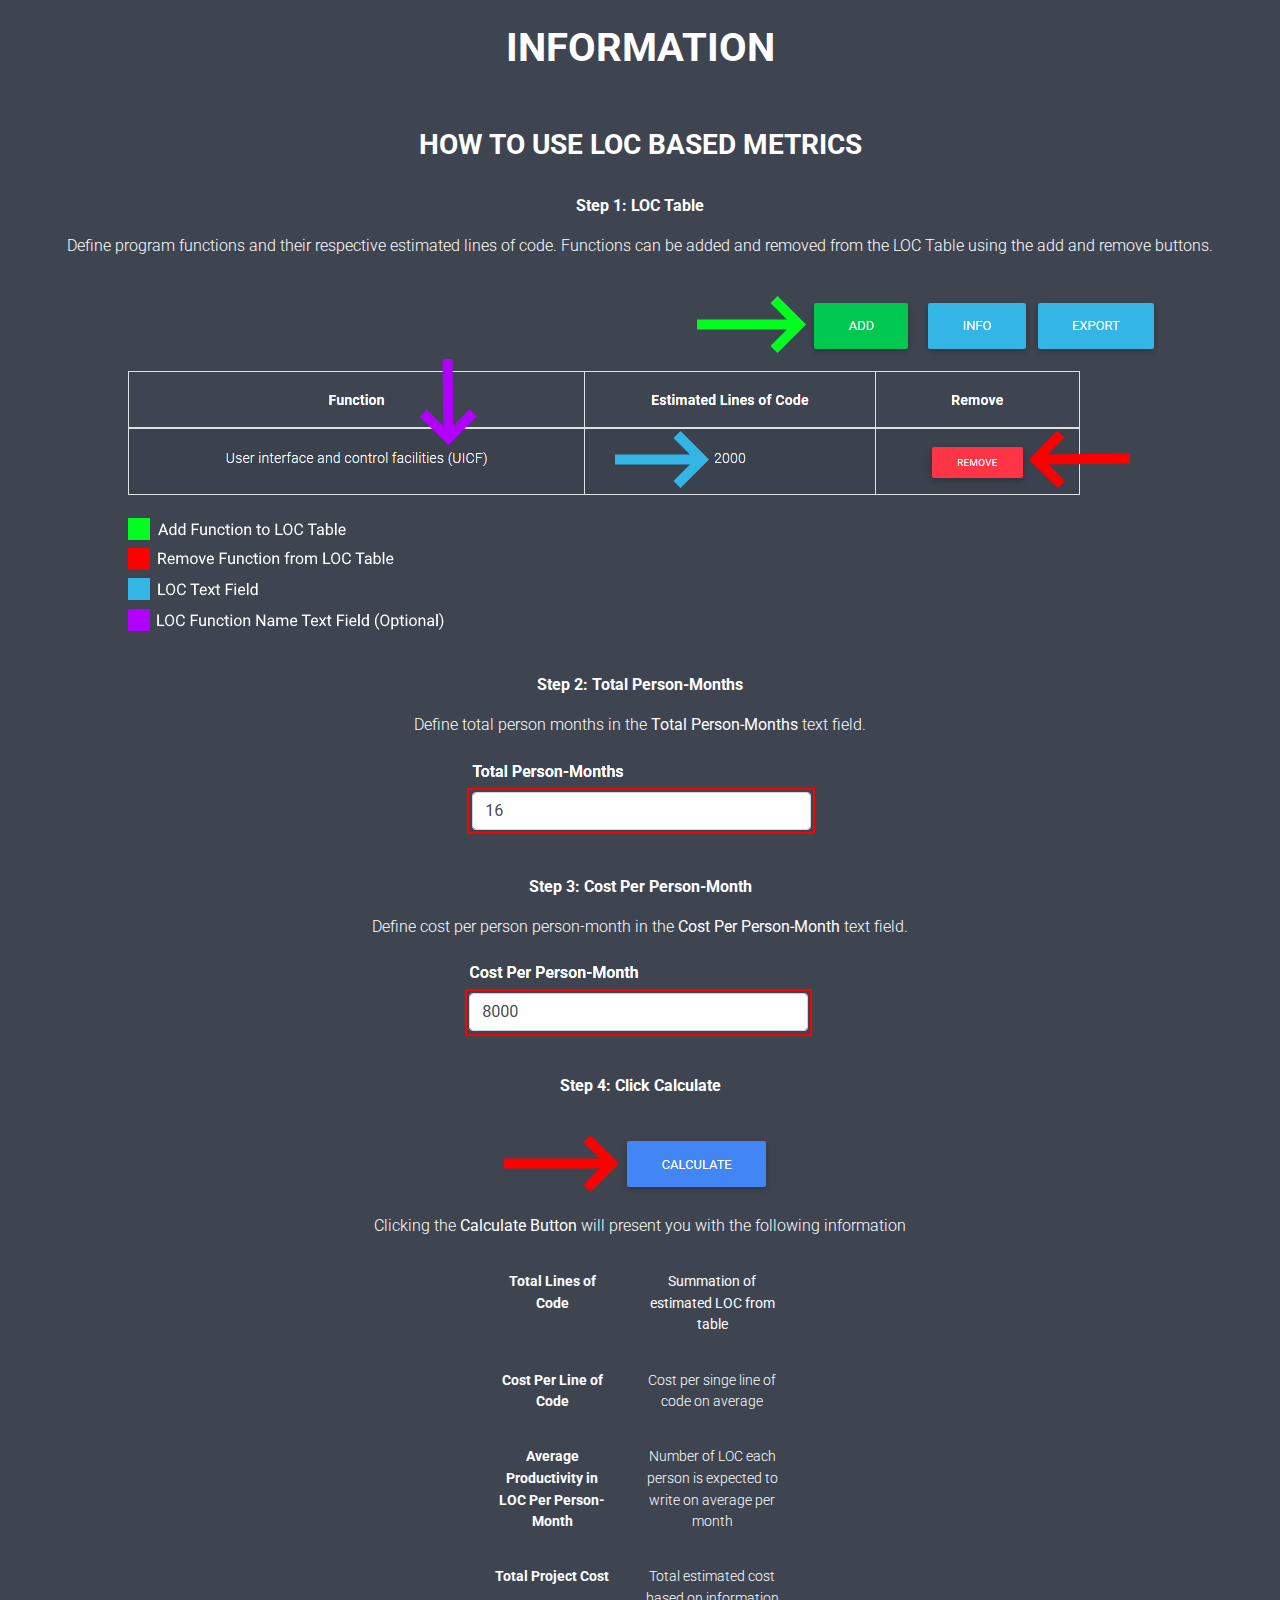
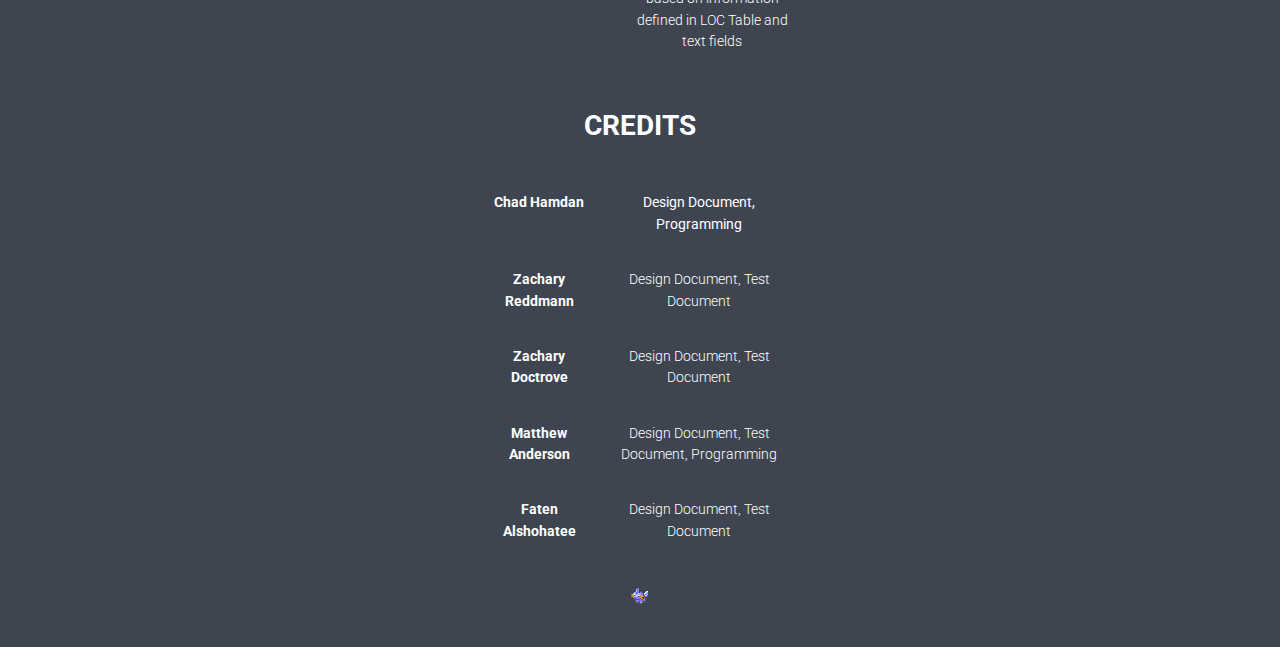
==== info.html @ 080b23b0 "Created Info Page" ====
<!DOCTYPE html>
<html lang="en">
<head>
    <meta charset="UTF-8">
    <meta name="viewport" content="width=device-width, initial-scale=1, shrink-to-fit=no">
    <meta http-equiv="x-ua-compatible" content="ie=edge">
    <title>LOC Based Metrics</title>
    <!-- MDB icon -->
    <link rel="icon" href="img/mdb-favicon.ico" type="image/x-icon">
    <!-- Font Awesome -->
    <link rel="stylesheet" href="https://use.fontawesome.com/releases/v5.11.2/css/all.css">
    <!-- Google Fonts Roboto -->
    <link rel="stylesheet" href="https://fonts.googleapis.com/css?family=Roboto:300,400,500,700&display=swap">
    <!-- Bootstrap core CSS -->
    <link rel="stylesheet" href="css/bootstrap.min.css">
    <!-- Material Design Bootstrap -->
    <link rel="stylesheet" href="css/mdb.min.css">
    <!-- Your custom styles (optional) -->
    <link rel="stylesheet" href="css/style.css">
</head>
<body class="stylish-color-dark">

<!-- Start your project here-->

<h1 class="text-center font-weight-bold text-uppercase py-4 white-text">Information</h1>

<!--Tutorial-->
<h3 class="text-center font-weight-bold text-uppercase py-4 white-text">How to use LOC Based Metrics</h3>
<div class="text-center">
    <!--Step 1-->
    <p class="text-center font-weight-bold white-text">
        Step 1: LOC Table
    </p>
    <p class="text-center white-text">
        Define program functions and their respective estimated lines of code. Functions can be added and removed from the LOC Table using the add and remove buttons.
    </p>
    <img src="img/info/step1.png" class="img-fluid" alt="Step 1">

    <!--Step 2-->
    <p class="text-center font-weight-bold white-text">
        <br>Step 2: Total Person-Months
    </p>
    <p class="text-center white-text">
        Define total person months in the <b>Total Person-Months</b> text field.
    </p>
    <img src="img/info/step2.png" class="img-fluid" alt="Step 2">

    <!--Step 3-->
    <p class="text-center font-weight-bold white-text">
        <br>Step 3: Cost Per Person-Month
    </p>
    <p class="text-center white-text">
        Define cost per person person-month in the <b>Cost Per Person-Month</b> text field.
    </p>
    <img src="img/info/step3.png" class="img-fluid" alt="Step 3">

    <!--Step 4-->
    <p class="text-center font-weight-bold white-text">
        <br>Step 4: Click Calculate
    </p>
    <img src="img/info/step4.png" class="img-fluid" alt="Step 4">
    <p class="text-center white-text">
        Clicking the <b>Calculate Button</b> will present you with the following information
    </p>
    <table class="table w-25 p-3 mx-auto table-borderless">
        <tbody>
        <tr>
            <th class="white-text font-weight-bold">Total Lines of Code</th>
            <th class="white-text">Summation of estimated LOC from table</th>
        </tr>
        <tr>
            <th class="white-text font-weight-bold">Cost Per Line of Code</th>
            <td class="white-text">Cost per singe line of code on average</td>
        </tr>
        <tr>
            <th class="white-text font-weight-bold">Average Productivity in LOC Per Person-Month</th>
            <td class="white-text">Number of LOC each person is expected to write on average per month</td>
        </tr>
        <tr>
            <th class="white-text font-weight-bold">Total Project Cost</th>
            <td class="white-text">Total estimated cost based on information defined in LOC Table and text fields</td>
        </tr>
        </tbody>
    </table>
</div>
<!--Tutorial-->

<!--Credits-->
<div class="text-center">
    <h3 class="text-center font-weight-bold text-uppercase py-4 white-text">Credits</h3>

    <table class="table w-25 p-3 mx-auto table-borderless">
        <tbody>
        <tr>
            <th class="white-text font-weight-bold">Chad Hamdan</th>
            <th class="white-text">Design Document, Programming</th>
        </tr>
        <tr>
            <th class="white-text font-weight-bold">Zachary Reddmann</th>
            <td class="white-text">Design Document, Test Document</td>
        </tr>
        <tr>
            <th class="white-text font-weight-bold">Zachary Doctrove</th>
            <td class="white-text">Design Document, Test Document</td>
        </tr>
        <tr>
            <th class="white-text font-weight-bold">Matthew Anderson</th>
            <td class="white-text">Design Document, Test Document, Programming</td>
        </tr>
        <tr>
            <th class="white-text font-weight-bold">Faten Alshohatee</th>
            <td class="white-text">Design Document, Test Document</td>
        </tr>
        </tbody>
    </table>
    <img src="img/info/mudkip.gif" class="img-fluid" alt="The All Mighty Mudkip">
    <p><br></p>
</div>
<!--Credits-->

<!-- End your project here-->

<!-- jQuery -->
<script type="text/javascript" src="js/jquery.min.js"></script>
<!-- Bootstrap tooltips -->
<script type="text/javascript" src="js/popper.min.js"></script>
<!-- Bootstrap core JavaScript -->
<script type="text/javascript" src="js/bootstrap.min.js"></script>
<!-- MDB core JavaScript -->
<script type="text/javascript" src="js/mdb.min.js"></script>
<!-- Your custom scripts (optional) -->
<script type="text/javascript" src="js/main.js"></script>
</body>
</html>
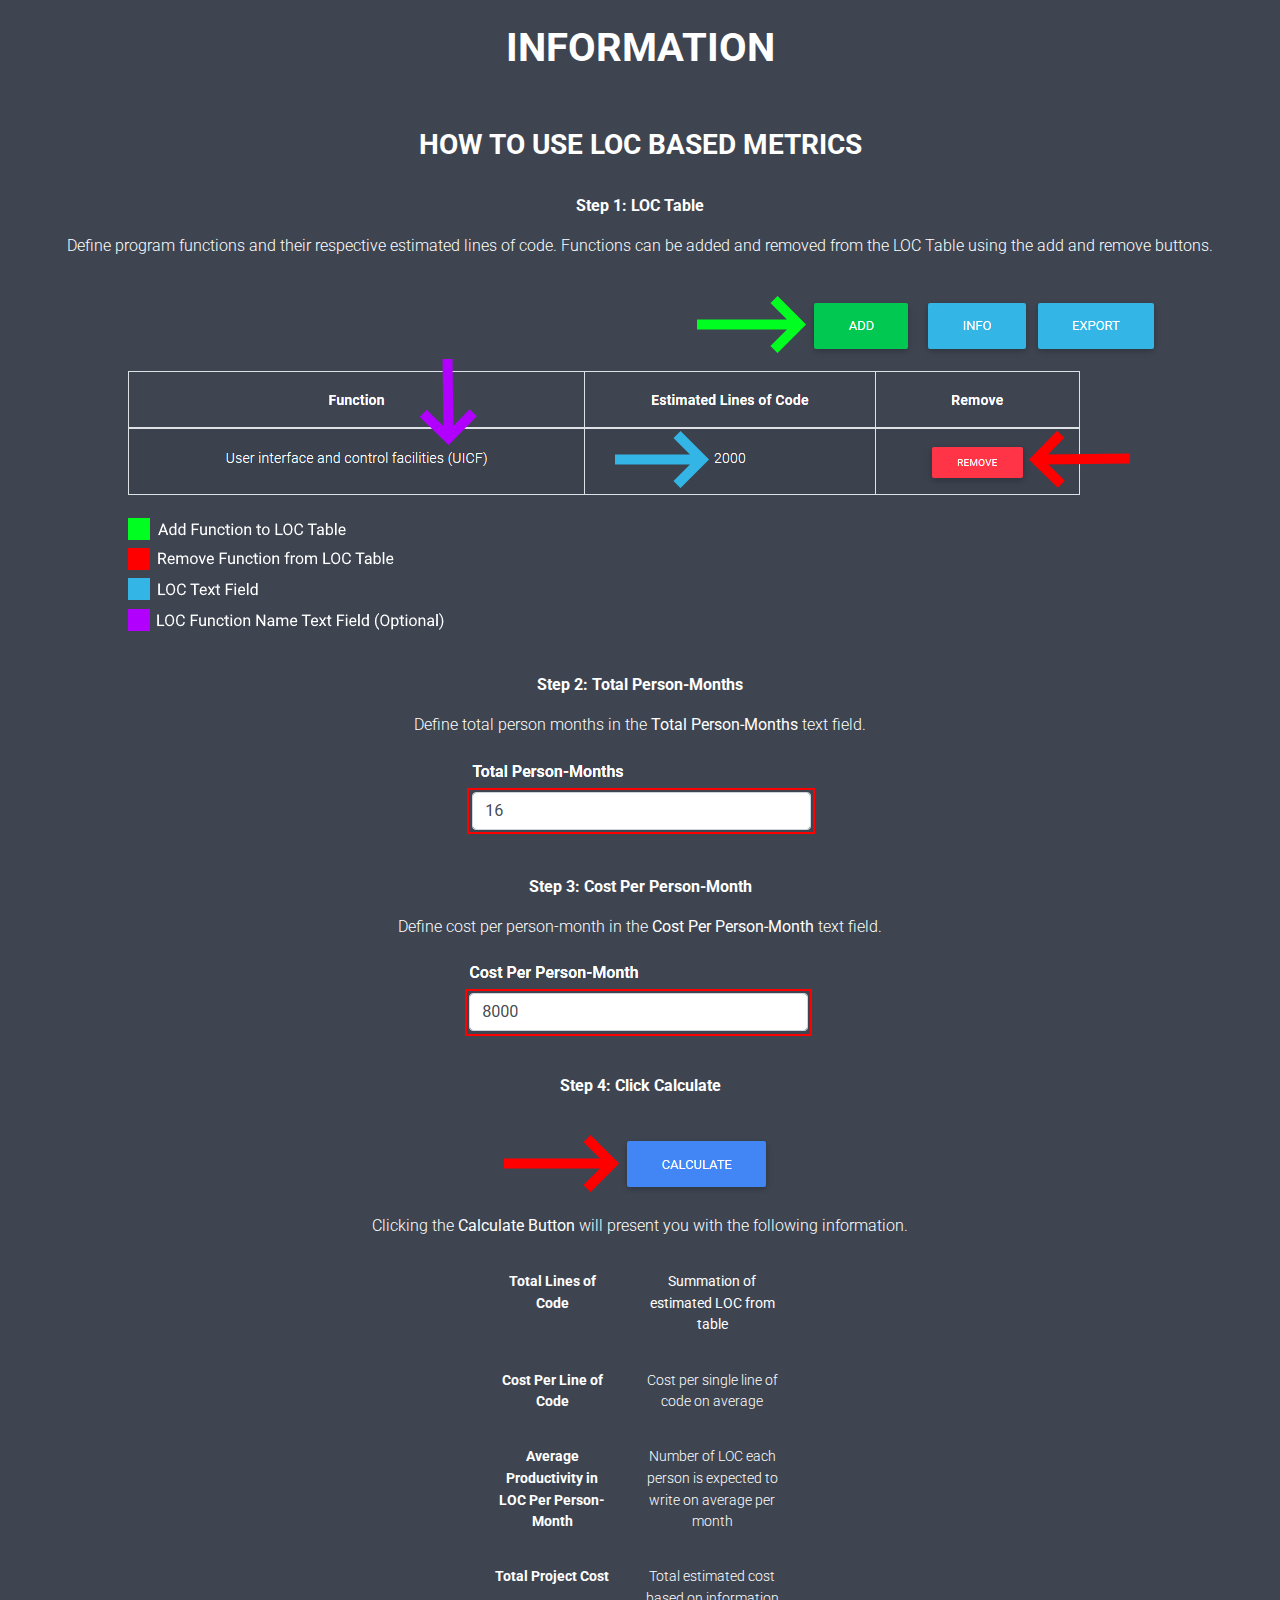
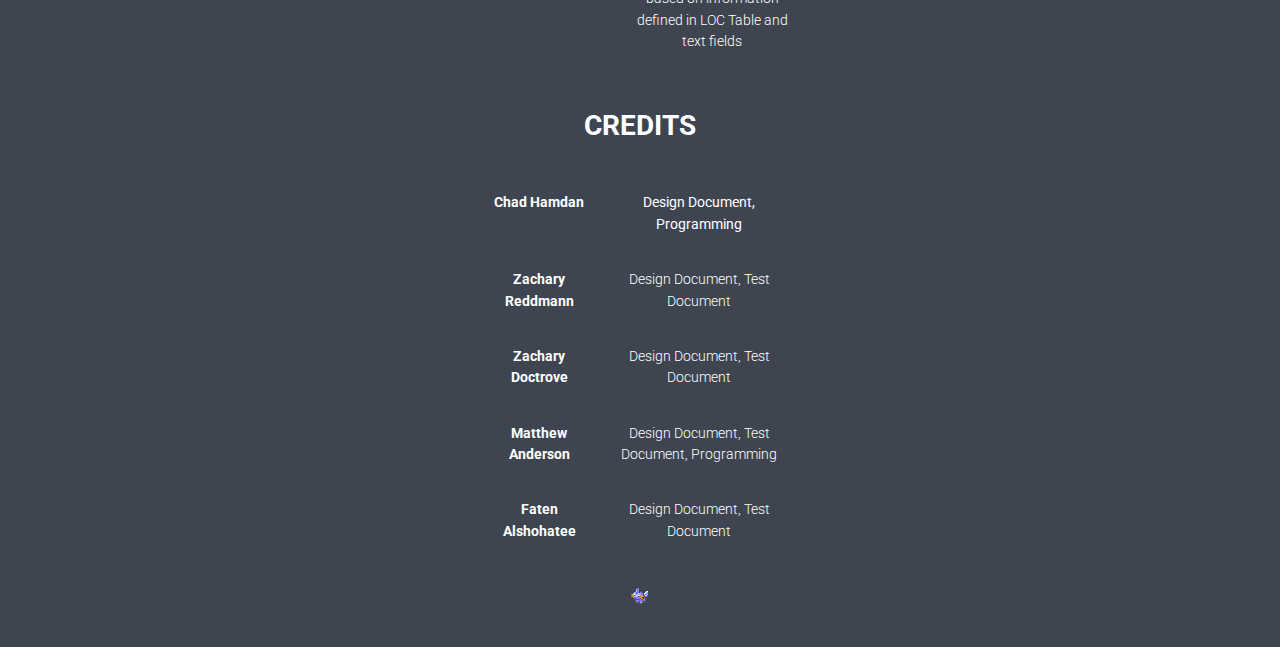
==== commit 80cf9b96: "Quick Bug and Typo Fixes" ====
--- a/info.html
+++ b/info.html
@@ -50,7 +50,7 @@
         <br>Step 3: Cost Per Person-Month
     </p>
     <p class="text-center white-text">
-        Define cost per person person-month in the <b>Cost Per Person-Month</b> text field.
+        Define cost per person-month in the <b>Cost Per Person-Month</b> text field.
     </p>
     <img src="img/info/step3.png" class="img-fluid" alt="Step 3">
 
@@ -60,7 +60,7 @@
     </p>
     <img src="img/info/step4.png" class="img-fluid" alt="Step 4">
     <p class="text-center white-text">
-        Clicking the <b>Calculate Button</b> will present you with the following information
+        Clicking the <b>Calculate Button</b> will present you with the following information.
     </p>
     <table class="table w-25 p-3 mx-auto table-borderless">
         <tbody>
@@ -70,7 +70,7 @@
         </tr>
         <tr>
             <th class="white-text font-weight-bold">Cost Per Line of Code</th>
-            <td class="white-text">Cost per singe line of code on average</td>
+            <td class="white-text">Cost per single line of code on average</td>
         </tr>
         <tr>
             <th class="white-text font-weight-bold">Average Productivity in LOC Per Person-Month</th>
